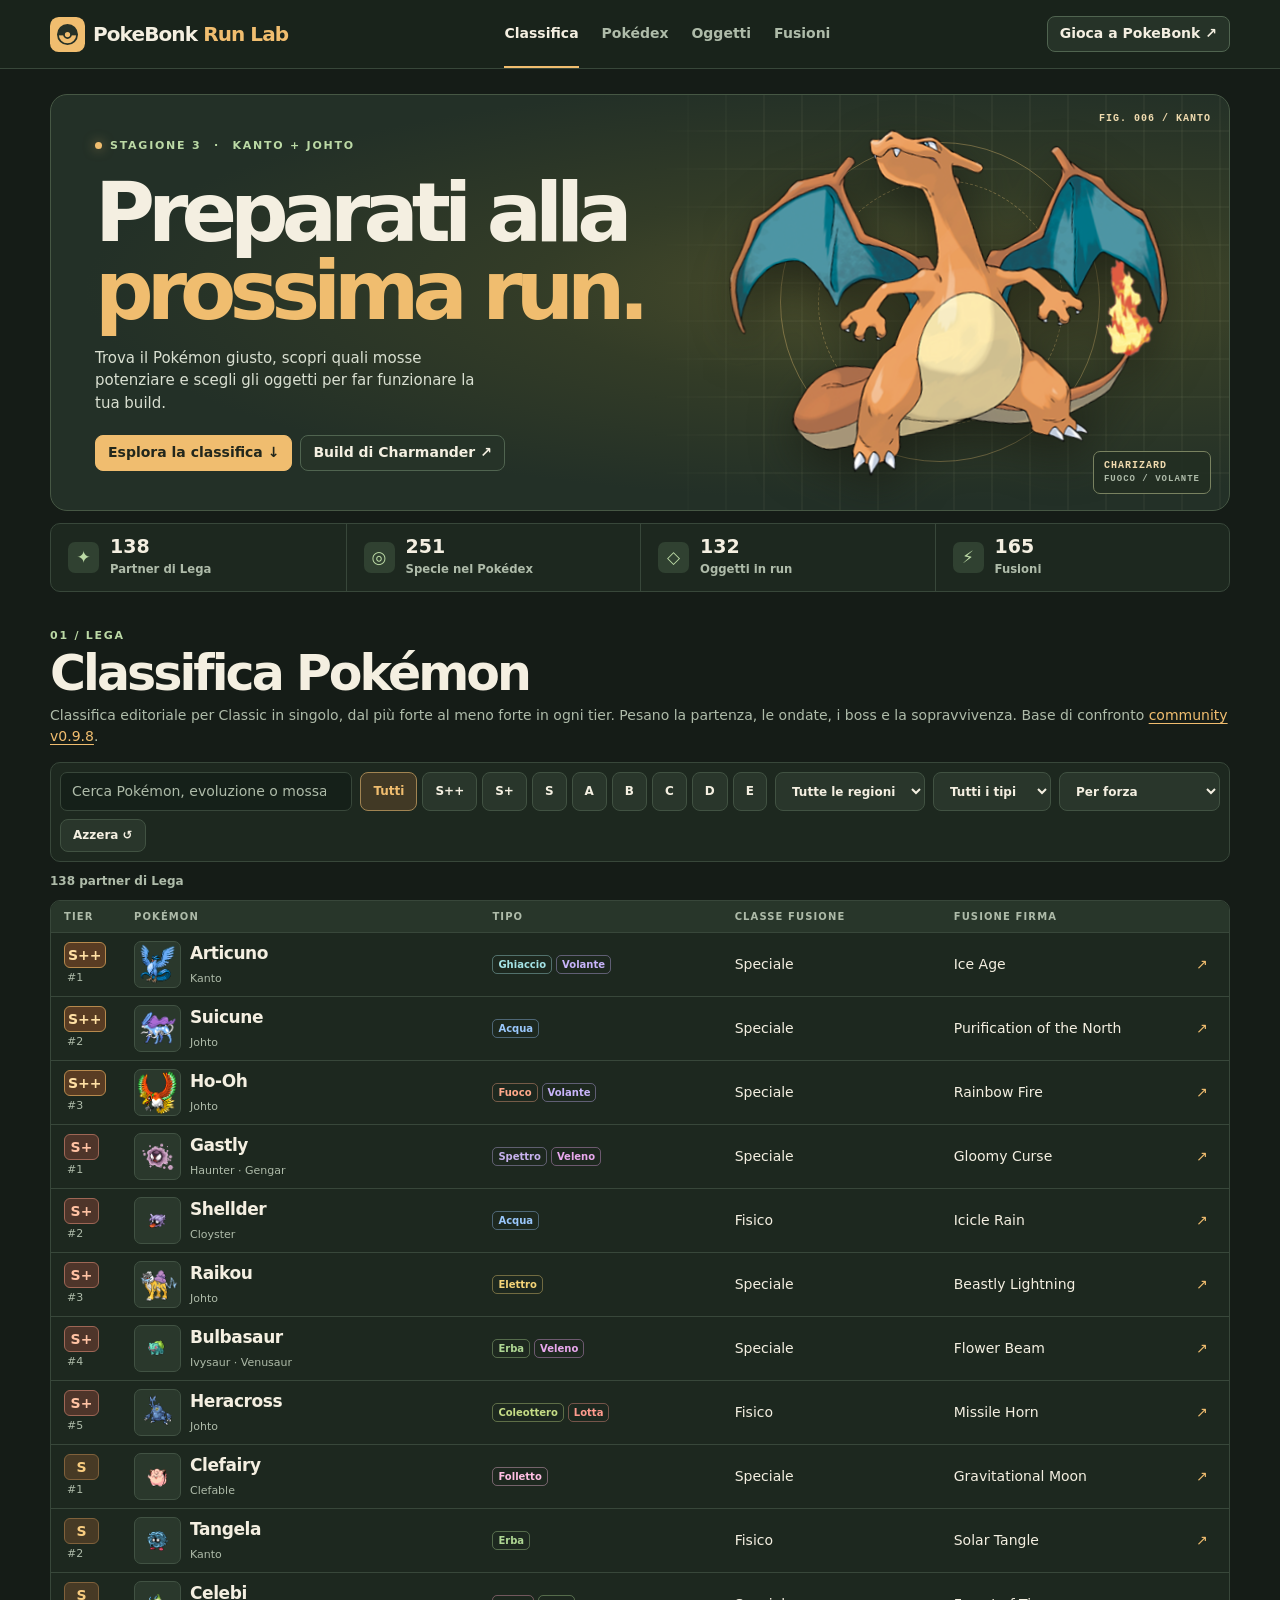
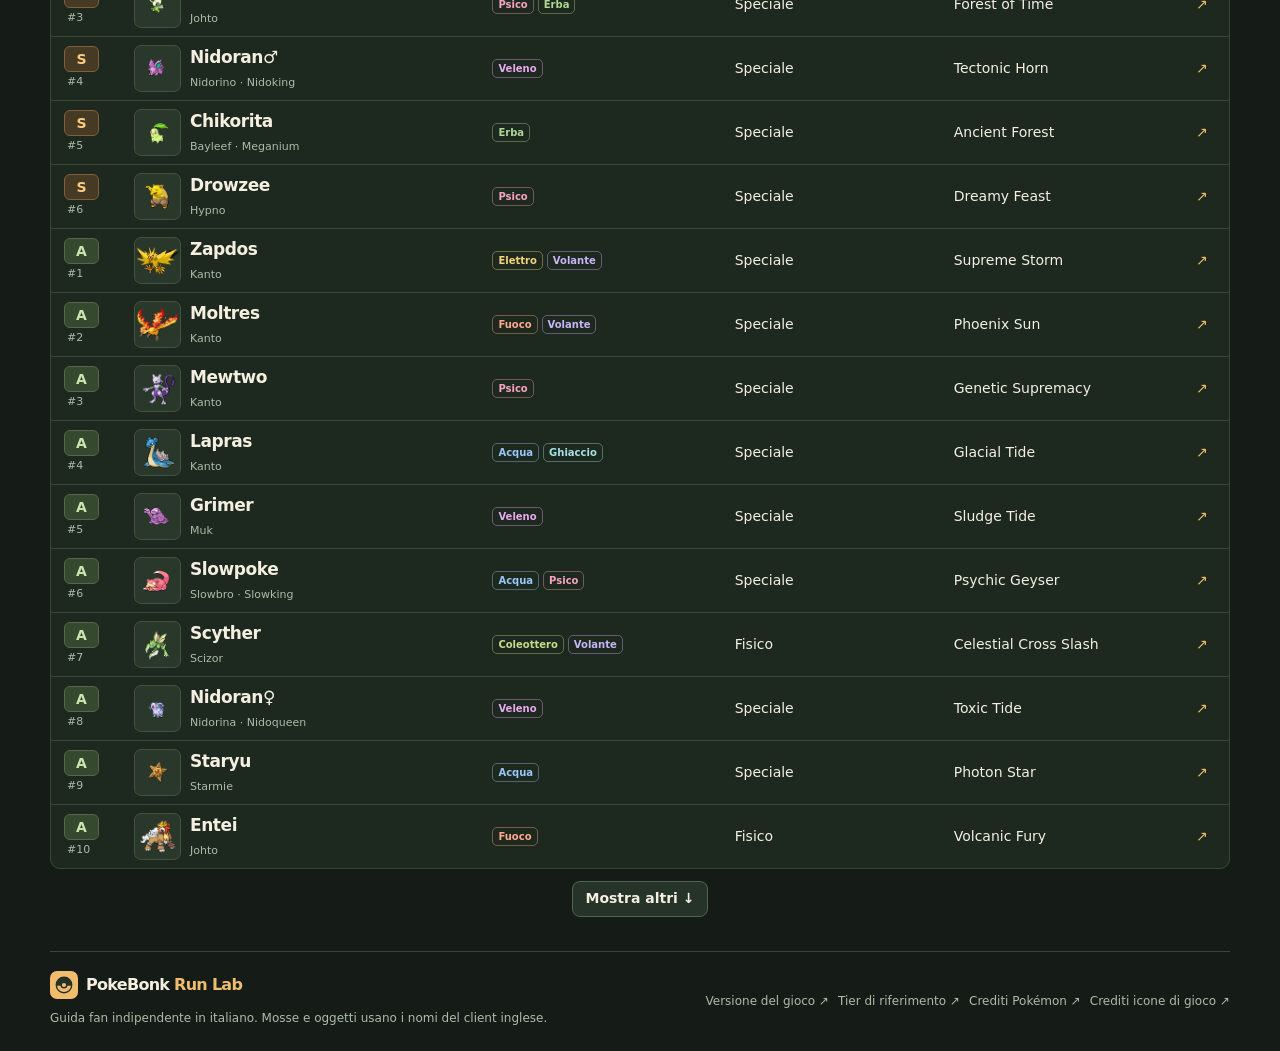
==== index.html @ bdcbf682 "Add PokeBonk Run Lab" ====
<!doctype html>
<html lang="it"><head><meta charset="utf-8"><meta name="viewport" content="width=device-width,initial-scale=1"><meta name="theme-color" content="#161d17"><meta name="description" content="Classifica, Pokédex, build, oggetti e fusioni per la prossima run di PokeBonk."><title>PokeBonk Run Lab</title><link rel="icon" href="mark.svg"><link rel="stylesheet" href="style.css"><script defer src="data.js"></script><script defer src="app.js"></script></head>
<body>
<a class="skip" href="#content">Vai al contenuto</a>
<header class="top"><div class="wrap bar"><a class="brand" href="#classifica"><img src="mark.svg" width="35" height="35" alt=""><span>PokeBonk <b>Run Lab</b></span></a><nav aria-label="Navigazione"><a href="#classifica">Classifica</a><a href="#pokedex">Pokédex</a><a href="#oggetti">Oggetti</a><a href="#fusioni">Fusioni</a></nav><a class="play" href="https://pokebonk.com/" target="_blank" rel="noopener">Gioca a PokeBonk ↗</a></div></header>
<main class="wrap" id="content">
<section class="hero" id="hero"><div class="hero-copy"><div class="eyebrow signal">STAGIONE 3 <span>·</span> KANTO + JOHTO</div><h1>Preparati alla<br><em>prossima run.</em></h1><p>Trova il Pokémon giusto, scopri quali mosse potenziare e scegli gli oggetti per far funzionare la tua build.</p><div class="buttons"><a class="primary" id="explore" href="#catalogo">Esplora la classifica ↓</a><a class="secondary" href="#pokemon/charmander">Build di Charmander ↗</a></div></div><div class="hero-art" aria-hidden="true"><i></i><i></i><span class="figure">FIG. 006 / KANTO</span><img src="art/hero.png" width="480" height="480" alt="" fetchpriority="high"><span class="caption">CHARIZARD <small>FUOCO / VOLANTE</small></span></div></section>
<div id="facts" class="facts"></div>
<section id="catalogo" class="catalog"><div class="eyebrow" id="kicker"></div><h2 id="title"></h2><p id="summary"></p><div class="controls" id="controls"></div><div id="count" class="count" aria-live="polite"></div><div id="results"></div><div id="more"></div></section>
<footer><div><a class="brand" href="#classifica"><img src="mark.svg" width="28" height="28" alt=""><span>PokeBonk <b>Run Lab</b></span></a><p>Guida fan indipendente in italiano. Mosse e oggetti usano i nomi del client inglese.</p></div><div><a href="https://pokebonk.com/version.json">Versione del gioco ↗</a><a href="https://pokebonk.co/tier-list">Tier di riferimento ↗</a><a href="https://github.com/PokeAPI/sprites">Crediti Pokémon ↗</a><a href="https://pokebonk.com/legal">Crediti icone di gioco ↗</a></div></footer>
</main><dialog id="detail" aria-labelledby="detail-title"></dialog><noscript><p class="wrap">Attiva JavaScript per aprire le schede e usare i filtri.</p></noscript></body></html>
---- style.css ----
:root{color-scheme:dark;--bg:#151c17;--panel:#1d281f;--edge:#38473a;--text:#f4efe1;--muted:#aebba9;--gold:#f0bd6f;--green:#bbd9a5}*{box-sizing:border-box}html{scroll-behavior:smooth}body{margin:0;background:var(--bg);color:var(--text);font:14px/1.5 system-ui,sans-serif}a{color:inherit;text-decoration:none}button,input,select{font:inherit}button,select{cursor:pointer}img{display:block;max-width:100%}[hidden]{display:none!important}:focus-visible{outline:2px solid var(--gold);outline-offset:3px}.wrap{width:min(1180px,calc(100% - 70px));margin:auto}.skip{position:fixed;z-index:4;top:5px;left:10px;transform:translateY(-150%);background:var(--gold);color:#20261d;padding:8px}.skip:focus{transform:none}
.top{border-bottom:1px solid var(--edge);background:#19231b}.bar{min-height:68px;display:flex;align-items:center;justify-content:space-between;gap:16px}.brand{display:inline-flex;align-items:center;gap:8px;font-weight:800;font-size:20px;letter-spacing:-.045em;white-space:nowrap}.brand b{color:var(--gold)}nav{display:flex;align-self:stretch;gap:23px}nav a{display:flex;align-items:center;font-weight:700;color:var(--muted);border-bottom:2px solid transparent;padding:8px 0}nav a[aria-current],nav a:hover{color:var(--text);border-color:var(--gold)}.play,.secondary,.primary,.pill,.filters,button.more{display:inline-flex;align-items:center;justify-content:center;gap:7px;padding:8px 12px;border:1px solid #506450;border-radius:8px;background:#263328;color:var(--text);font-weight:700;line-height:1.25}.play{white-space:nowrap}.primary{background:var(--gold);border-color:var(--gold);color:#22271c}.primary:hover{background:#ffd48f}.secondary:hover,.play:hover,button.more:hover{background:#374a37}
.hero{margin-top:25px;display:grid;grid-template-columns:1.06fr .94fr;min-height:390px;position:relative;isolation:isolate;border:1px solid #465744;border-radius:17px;overflow:hidden;background:radial-gradient(ellipse at 74% 47%,#4e502c 0%,#333c27 32%,#233027 68%)}.hero-copy{padding:44px 0 39px 44px;position:relative;z-index:1}.eyebrow{font:800 11px/1.3 system-ui,sans-serif;letter-spacing:.16em;color:var(--green)}.eyebrow span{margin:0 7px}.signal::before{content:"";width:7px;height:7px;display:inline-block;background:var(--gold);border-radius:50%;margin-right:8px;box-shadow:0 0 12px #f0bd6f90}h1{font-size:clamp(48px,6.4vw,86px);line-height:.95;letter-spacing:-.085em;margin:21px 0 17px}h1 em{font-style:normal;color:var(--gold)}.hero p{color:#d9dfd1;font-size:15px;max-width:390px;margin:0 0 21px}.buttons{display:flex;gap:8px;flex-wrap:wrap}.hero-art{position:relative;display:grid;place-items:center;margin-left:-24px;isolation:isolate;background:repeating-linear-gradient(0deg,transparent 0 36px,#d4d7a518 37px,transparent 38px),repeating-linear-gradient(90deg,transparent 0 36px,#d4d7a518 37px,transparent 38px);mask-image:linear-gradient(90deg,transparent,black 18%)}.hero-art img{position:absolute;width:min(100%,480px);height:auto;transform:rotate(-6deg) translate(2%,-1%);filter:drop-shadow(0 17px 22px #171b12ae);z-index:1}.hero-art i{position:absolute;width:min(68%,320px);aspect-ratio:1;border:1px solid #e4be7265;border-radius:50%}.hero-art i:nth-child(2){width:min(52%,245px);border-style:dashed}.figure,.caption{position:absolute;right:18px;font:700 10px/1.4 ui-monospace,monospace;letter-spacing:.1em;z-index:2;color:#f0dbaf}.figure{top:17px}.caption{bottom:16px;padding:7px 10px;background:#232e23e0;border:1px solid #798260;border-radius:7px}.caption small{display:block;font-size:9px;color:var(--muted)}
.facts{margin-top:12px;display:grid;grid-template-columns:repeat(4,1fr);background:var(--panel);border:1px solid var(--edge);border-radius:10px;overflow:hidden}.fact{padding:12px 17px;display:flex;align-items:center;gap:11px}.fact+.fact{border-left:1px solid var(--edge)}.fact-icon{display:grid;place-items:center;width:31px;height:31px;border-radius:7px;background:#304131;color:var(--green);font-size:17px}.fact b{display:block;font-size:19px;line-height:1.15}.fact small{color:var(--muted);font-weight:650}
.catalog{padding-top:37px;scroll-margin-top:8px}h2{font-size:clamp(32px,4.2vw,49px);line-height:1;letter-spacing:-.06em;margin:6px 0 7px}.catalog>p{margin:0 0 15px;color:var(--muted)}.catalog>p a,.detail-body a{color:var(--gold);text-decoration:underline;text-underline-offset:3px}.controls{display:flex;flex-wrap:wrap;gap:8px;padding:9px;background:var(--panel);border:1px solid var(--edge);border-radius:10px}.controls input{flex:1 1 225px;min-width:0;padding:8px 11px;border:1px solid var(--edge);border-radius:7px;background:#152019;color:var(--text)}.controls input::placeholder{color:var(--muted)}.pill,.filters{background:#29362b;border-color:#415242;font-size:12px}.pill[aria-pressed=true],.pill:hover{background:#413925;border-color:#a18452;color:var(--gold)}.count{color:var(--muted);font-size:12px;font-weight:700;padding:10px 0}.board{border:1px solid var(--edge);border-radius:10px;overflow:hidden;background:var(--panel)}.row{display:grid;grid-template-columns:60px minmax(160px,1.5fr) minmax(120px,1fr) minmax(110px,.9fr) minmax(140px,1fr) 20px;align-items:center;gap:10px;padding:8px 13px;color:var(--text)}.row-head{background:#28362a;color:var(--muted);font-size:10px;font-weight:800;letter-spacing:.11em}.board button{width:100%;border:0;border-top:1px solid var(--edge);background:none;text-align:left}.board button:hover,.tile button:hover,.tile:has(>button):hover{background:#2b3a2d}.board button:focus-visible{outline-offset:-3px}.grade{display:inline-grid;place-items:center;min-width:28px;height:26px;border:1px solid #59664e;border-radius:6px;color:#cae4ae;background:#35492f;font-weight:800}.grade[data-tier="S++"]{background:#593c23;color:#ffe0a4;border-color:#b6894d}
.grade[data-tier="S+"]{background:#4e352a;color:#ffc2a3;border-color:#9e6655}
.grade[data-tier="S"]{background:#473a25;color:#f8cc7f;border-color:#80613b}
.grade[data-tier="B"]{background:#293e49;color:#afdbed;border-color:#4d6e7c}
.grade[data-tier="C"]{background:#403650;color:#dfccfa;border-color:#705e8a}
.grade[data-tier="D"]{background:#442f40;color:#f1c3e5;border-color:#79546e}
.grade[data-tier="E"]{background:#323c36;color:#c4cec4;border-color:#66736a}
.tier-filters{display:flex;flex-wrap:wrap;gap:5px}.tier-filters .pill{min-width:34px}
.rank-cell{display:grid;grid-template-columns:auto;justify-items:start;gap:2px}
.rank-cell .grade{min-width:35px;padding-inline:3px}
.rank-number{font-size:11px;color:var(--muted);font-variant-numeric:tabular-nums;padding-left:3px}
.detail-body .rank-note{font-weight:650;color:var(--gold)}.pokemon{display:flex;align-items:center;gap:9px}.sprite{width:47px;height:47px;object-fit:contain;flex:none;border:1px solid #415243;border-radius:7px;background:#2a382c}.pokemon strong{display:block;font-size:17px;letter-spacing:-.025em}.dim{color:var(--muted);font-size:11px}.types{display:inline-flex;flex-wrap:wrap;gap:4px}.type{padding:1px 5px;border:1px solid color-mix(in srgb,var(--tone),transparent 61%);border-radius:5px;color:var(--tone);font-weight:750;font-size:10px;white-space:nowrap}.arrow{color:var(--gold)}.tile-grid{display:grid;grid-template-columns:repeat(4,minmax(0,1fr));gap:8px}.tile{min-width:0;padding:11px;border:1px solid var(--edge);border-radius:9px;background:var(--panel);color:var(--text);text-align:left}.tile h3{margin:4px 0 6px;font-size:17px}.tile p{margin:4px 0 0;color:#d3ddce;font-size:13px}.tile button{background:none;border:1px solid var(--edge);border-radius:6px;padding:4px 7px;margin-top:7px;color:var(--gold)}.tile-top{display:flex;justify-content:space-between}.empty{padding:27px 13px;border:1px dashed var(--edge);border-radius:8px;color:var(--muted);text-align:center}#more{text-align:center;margin-top:12px}footer{display:flex;justify-content:space-between;align-items:center;gap:12px;margin-top:34px;padding:19px 0;border-top:1px solid var(--edge);color:var(--muted);font-size:12px}footer .brand{color:var(--text);font-size:16px}footer p{margin:5px 0}footer a+a{margin-left:9px}
dialog{padding:0;width:min(770px,calc(100% - 26px));max-width:none;max-height:calc(100% - 26px);background:#1e2a21;color:var(--text);border:1px solid #506750;border-radius:14px;overscroll-behavior:contain;box-shadow:0 22px 75px #000a}dialog::backdrop{background:#0c130fdb;backdrop-filter:blur(3px)}body:has(dialog[open]){overflow:hidden}.detail-head{padding:17px 43px 16px 19px;display:flex;align-items:center;gap:13px;background:radial-gradient(ellipse at 90% 5%,#505735,#293a2b 69%);border-bottom:1px solid var(--edge);position:relative}.detail-head img{width:81px;height:81px}.detail-head h2 .grade{margin-left:8px;font-size:13px;vertical-align:middle}.close{position:absolute;right:9px;top:9px;border:1px solid #5c705b;color:var(--text);background:#29382b;border-radius:6px;font-size:21px;width:33px;height:33px;line-height:1}.detail-body{padding:13px 18px 20px}.detail-body p{margin:5px 0 9px;color:#d5ded0}.mode{display:flex;align-items:center;gap:6px;flex-wrap:wrap;margin:12px 0}.detail-grid{display:grid;grid-template-columns:1fr 1fr;gap:8px;margin:10px 0}.box{background:#263229;border:1px solid var(--edge);border-radius:8px;padding:10px;min-width:0}.box h3{margin:0 0 5px;font-size:17px}.box ol,.box ul{margin:0;padding-left:19px}.box li+li{margin-top:4px}.box small{display:block;color:var(--muted)}.strategy{border-left:2px solid var(--gold);padding-left:9px}.detail-foot{display:flex;flex-wrap:wrap;gap:7px;align-items:center}.status{font-weight:750;color:var(--green)}.stats{display:grid;grid-template-columns:repeat(2,1fr);gap:5px}.stats span{border:1px solid var(--edge);border-radius:5px;padding:5px}
@media(max-width:910px){.wrap{width:calc(100% - 36px)}.hero{min-height:345px}.hero-copy{padding:34px 0 33px 30px}.row{grid-template-columns:43px minmax(130px,1.45fr) minmax(90px,1fr) minmax(75px,.8fr) minmax(100px,1fr) 13px;gap:6px}.tile-grid{grid-template-columns:repeat(3,1fr)}}
@media(max-width:660px){.wrap{width:calc(100% - 24px)}.bar{display:grid;grid-template-columns:1fr auto;gap:0 7px;padding-top:8px}.brand{font-size:17px}.brand img{width:29px;height:29px}.play{grid-row:1;grid-column:2;font-size:11px;padding:6px 8px}nav{grid-column:1/-1;justify-content:space-between;gap:6px}nav a{font-size:12px}.hero{grid-template-columns:1fr;margin-top:13px}.hero-copy{padding:21px 14px 7px}.hero p{font-size:13px;margin-bottom:12px}h1{font-size:clamp(43px,10.7vw,61px);margin:14px 0}.hero-art{height:196px;margin:0;mask-image:linear-gradient(180deg,transparent,black 15%)}.hero-art img{width:min(280px,78%)}.hero-art i{width:175px}.hero-art i:nth-child(2){width:139px}.figure,.caption{right:8px}.figure{top:14px}.caption{bottom:7px}.facts{grid-template-columns:1fr 1fr}.fact{padding:7px;gap:6px}.fact b{font-size:16px}.fact small{font-size:10px}.fact-icon{width:25px;height:25px}.fact:nth-child(3){border-left:0}.fact:nth-child(n+3){border-top:1px solid var(--edge)}.catalog{padding-top:24px}.controls input{flex-basis:100%}.row{grid-template-columns:35px minmax(105px,1.45fr) minmax(68px,1fr) 11px;padding:7px;gap:5px}.role,.fusion{display:none}.row-head{font-size:9px}.pokemon{gap:5px}.pokemon strong{font-size:14px}.sprite{width:35px;height:35px}.grade{min-width:23px;height:23px}.tile-grid{grid-template-columns:repeat(2,minmax(0,1fr))}.detail-grid{grid-template-columns:1fr}.detail-body{padding:9px 11px}.detail-head{padding:11px 36px 11px 10px}.detail-head img{width:60px;height:60px}footer{flex-direction:column;align-items:flex-start}.primary,.secondary{font-size:12px;padding:7px 8px}}
@media(prefers-reduced-motion:reduce){html{scroll-behavior:auto}}

/* Illustrated entries and step-by-step run guide. */
.dex-portrait{width:86px;height:76px;object-fit:contain;margin-bottom:5px;filter:drop-shadow(0 4px 6px #0a130d99)}
.entry-icon{width:32px;height:32px;object-fit:contain;flex:none}
.tile-title,.fusion-art,.pair-art{display:flex;align-items:center;gap:8px}
.tile-title>div{min-width:0}
.tile-title h3{margin:1px 0 0;line-height:1.25;overflow-wrap:anywhere}
.fusion-art{min-height:51px;margin-bottom:7px}
.fusion-portrait{width:50px;height:50px;object-fit:contain}
.pair-art .entry-icon{width:25px;height:25px}
.detail-head .detail-portrait{width:110px;height:110px;object-fit:contain;flex:none;filter:drop-shadow(0 9px 11px #111c13b0)}
.lineage-section{margin:16px 0 11px}
.lineage{display:flex;gap:7px;flex-wrap:wrap;margin-top:6px}
.lineage .lineage-card{display:grid;place-items:center;min-width:70px;max-width:100%;padding:5px 7px;border:1px solid var(--edge);border-radius:7px;background:#253229;color:var(--text);font-weight:700;font-size:12px;text-decoration:none}
.lineage .lineage-card.current{border-color:#a28453;color:var(--gold)}
.lineage a:hover{border-color:#a28453}
.lineage-art{width:50px;height:50px;object-fit:contain}
.run-timeline{margin:15px 0}
.run-title{font-size:22px;letter-spacing:-.025em;margin:0 0 8px}
.phase-nav{display:grid;grid-template-columns:repeat(4,minmax(0,1fr));gap:6px;margin-bottom:9px}
.phase-nav .pill{min-height:36px;justify-content:flex-start;padding-inline:8px;text-align:left}
.phase-nav b{font-variant-numeric:tabular-nums;color:var(--gold)}
.steps{list-style:none;padding:0;margin:0;display:grid;gap:9px}
.run-step{background:#233027;border:1px solid var(--edge);border-radius:10px;padding:12px;scroll-margin:10px}
.run-step:focus{outline:2px solid var(--gold);outline-offset:-2px}
.step-head{display:flex;align-items:center;gap:10px}
.step-head>div{flex:1;min-width:0}
.step-num{display:grid;place-items:center;width:37px;height:37px;flex:none;border-radius:8px;background:#3d3726;border:1px solid #796440;color:var(--gold);font-size:17px;font-weight:800;font-variant-numeric:tabular-nums}
.step-head h3{font-size:18px;line-height:1.1;margin:0;letter-spacing:-.02em}
.step-head p{font-size:11px;color:var(--muted);margin:3px 0 0}
.step-actions{padding:0 0 0 20px;margin:10px 0;color:#d5ded0}
.step-actions li+li{margin-top:4px}
.step-choices{display:grid;grid-template-columns:repeat(3,minmax(0,1fr));gap:5px}
.guide-chip{display:flex;align-items:center;gap:7px;min-width:0;padding:6px 7px;background:#1c281f;border:1px solid #3b4a3c;border-radius:7px}
.guide-chip strong,.guide-chip small{display:block;line-height:1.3;overflow-wrap:anywhere}
.guide-chip strong{font-size:12px}
.guide-chip small{color:var(--muted);font-size:10px;margin-top:2px}
.guide-chip .entry-icon{width:26px;height:26px}
.step-gear{border-top:1px solid var(--edge);margin-top:9px;padding-top:7px}
.step-gear .step-choices{margin-top:4px}
.build-reference{background:#222d24;border:1px solid var(--edge);border-radius:8px;padding:0 9px}
.build-reference summary{cursor:pointer;padding:9px 2px;font-weight:750}
.build-reference .detail-grid{margin-top:0}
.box .reference-list{list-style:none;padding-left:0}
.reference-entry{display:flex;align-items:flex-start;gap:8px;padding:3px 0}
.reference-entry .entry-icon{width:27px;height:27px}
@media(max-width:660px){
  .detail-head .detail-portrait{width:72px;height:72px}
  .phase-nav,.step-choices{grid-template-columns:repeat(2,minmax(0,1fr))}
  .run-step{padding:9px}
  .dex-portrait{width:70px;height:64px}
}
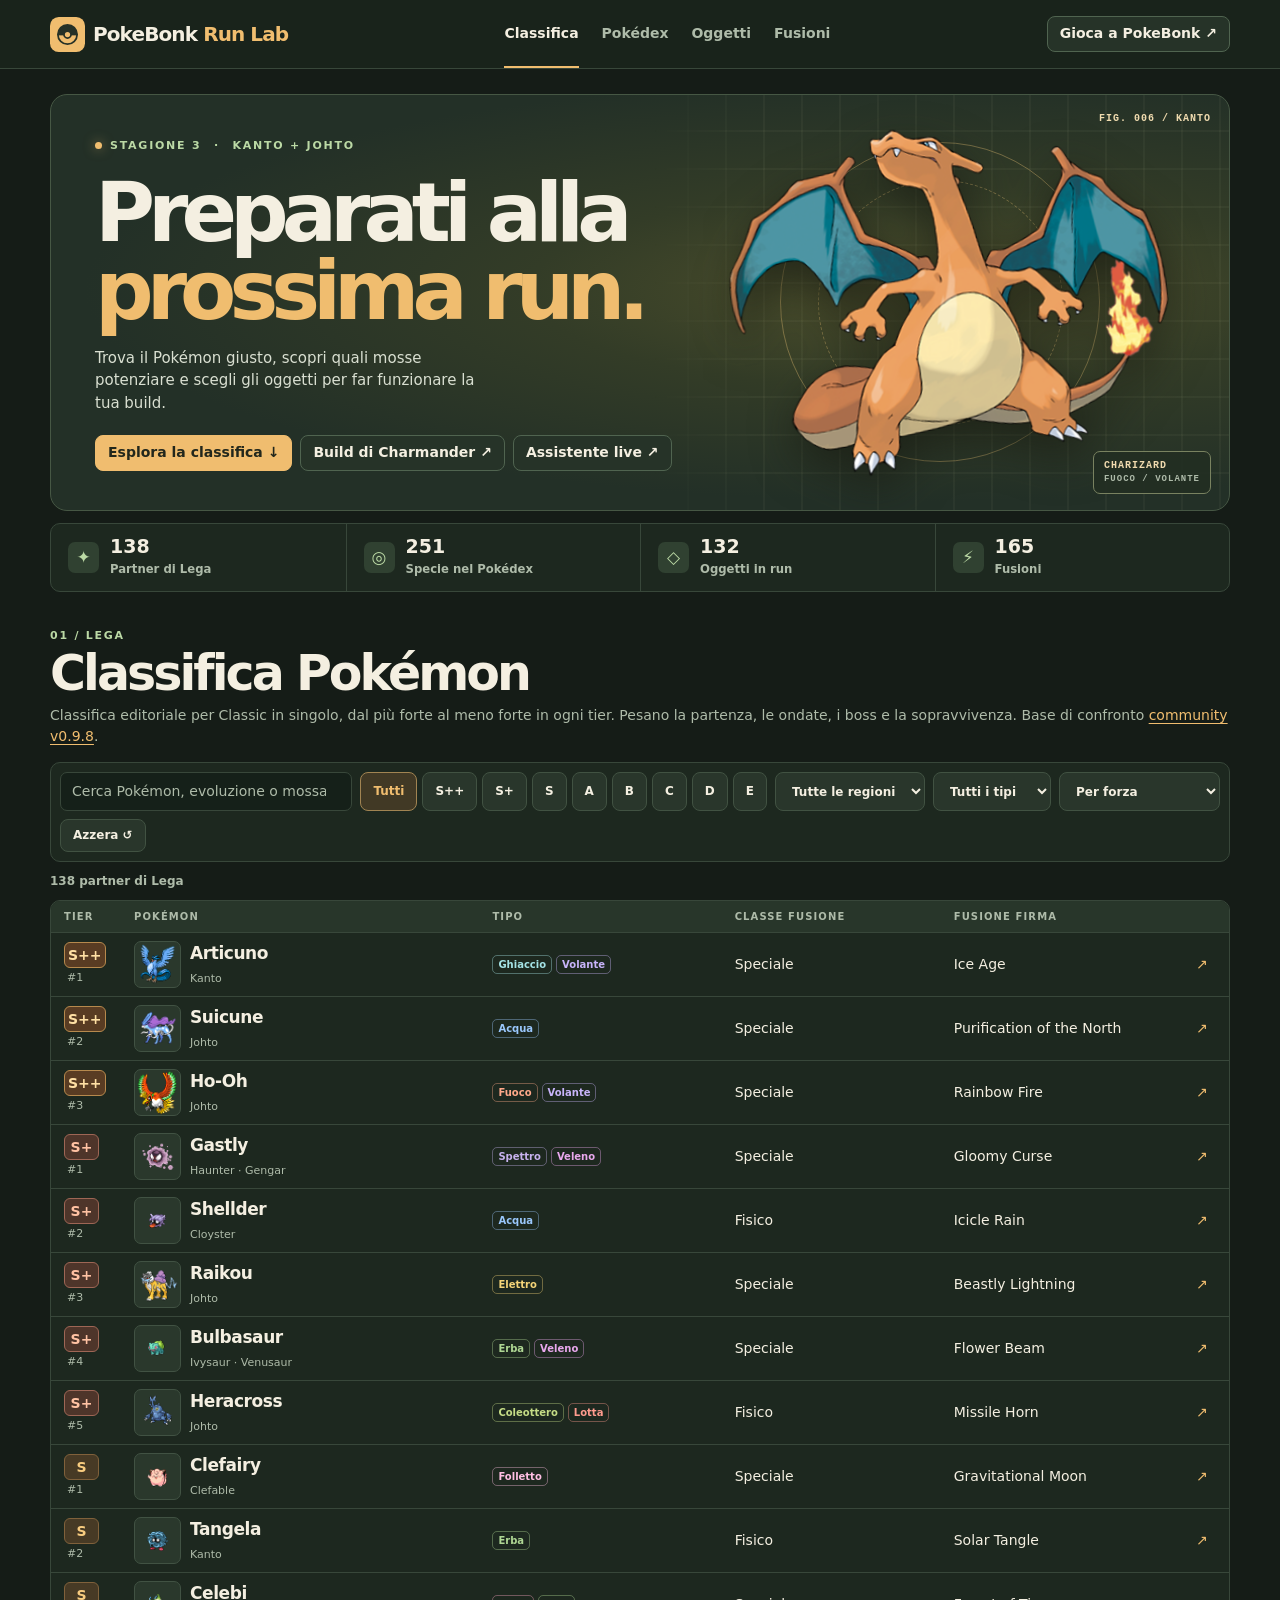
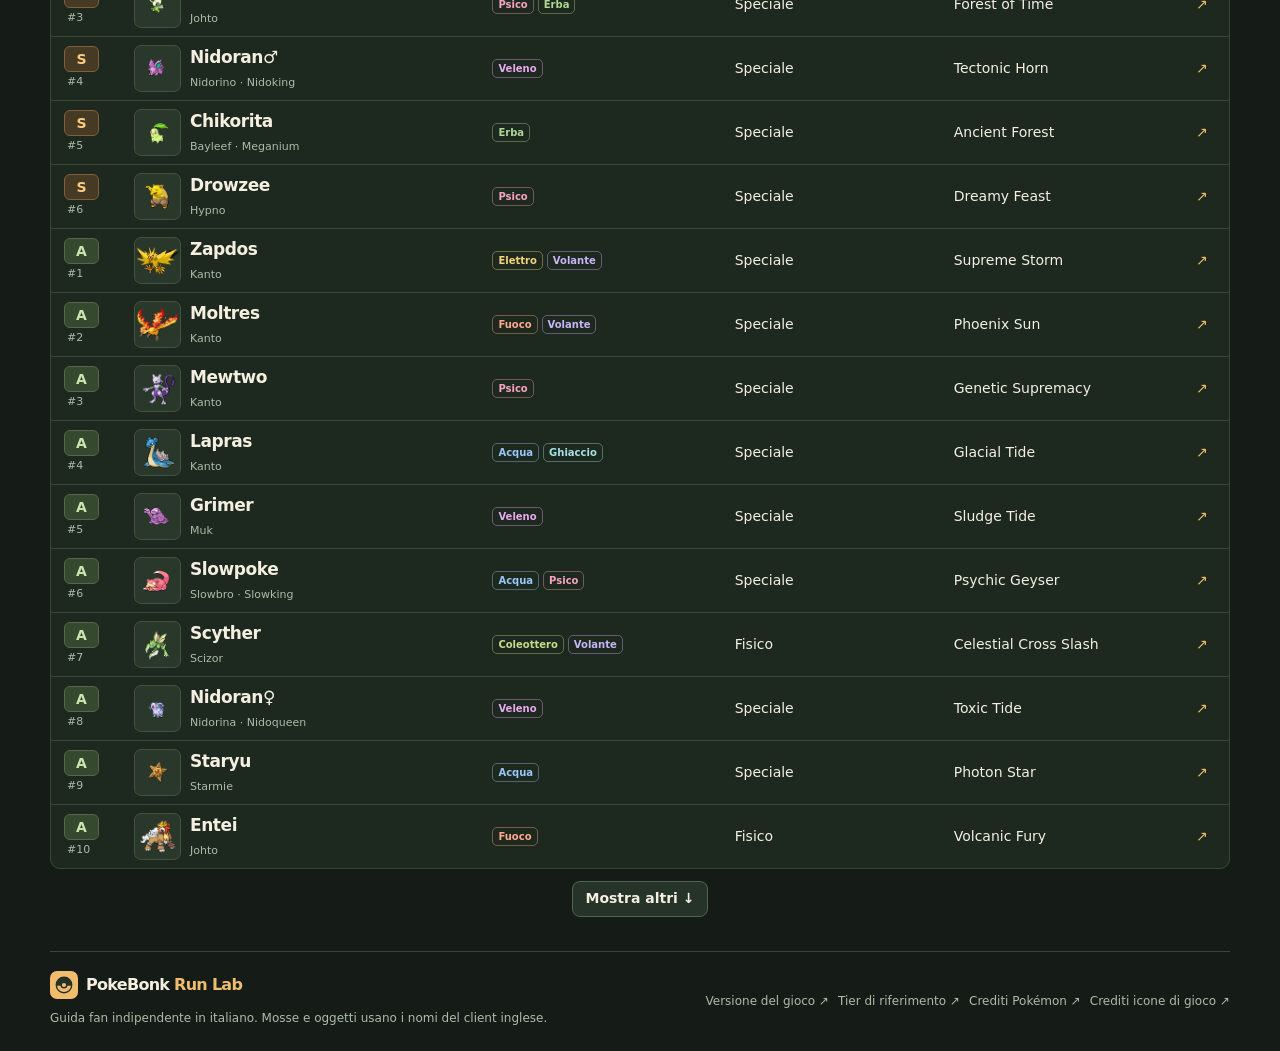
==== commit 2e150ace: "Add live PokeBonk run assistant for Firefox" ====
--- a/index.html
+++ b/index.html
@@ -1,10 +1,10 @@
 <!doctype html>
-<html lang="it"><head><meta charset="utf-8"><meta name="viewport" content="width=device-width,initial-scale=1"><meta name="theme-color" content="#161d17"><meta name="description" content="Classifica, Pokédex, build, oggetti e fusioni per la prossima run di PokeBonk."><title>PokeBonk Run Lab</title><link rel="icon" href="mark.svg"><link rel="stylesheet" href="style.css"><script defer src="data.js"></script><script defer src="app.js"></script></head>
+<html lang="it"><head><meta charset="utf-8"><meta name="viewport" content="width=device-width,initial-scale=1"><meta name="theme-color" content="#161d17"><meta name="description" content="Classifica, Pokédex, build, oggetti e fusioni per la prossima run di PokeBonk."><title>PokeBonk Run Lab</title><link rel="icon" href="mark.svg"><link rel="stylesheet" href="style.css"><script defer src="data.js"></script><script defer src="build.js"></script><script defer src="app.js"></script></head>
 <body>
 <a class="skip" href="#content">Vai al contenuto</a>
 <header class="top"><div class="wrap bar"><a class="brand" href="#classifica"><img src="mark.svg" width="35" height="35" alt=""><span>PokeBonk <b>Run Lab</b></span></a><nav aria-label="Navigazione"><a href="#classifica">Classifica</a><a href="#pokedex">Pokédex</a><a href="#oggetti">Oggetti</a><a href="#fusioni">Fusioni</a></nav><a class="play" href="https://pokebonk.com/" target="_blank" rel="noopener">Gioca a PokeBonk ↗</a></div></header>
 <main class="wrap" id="content">
-<section class="hero" id="hero"><div class="hero-copy"><div class="eyebrow signal">STAGIONE 3 <span>·</span> KANTO + JOHTO</div><h1>Preparati alla<br><em>prossima run.</em></h1><p>Trova il Pokémon giusto, scopri quali mosse potenziare e scegli gli oggetti per far funzionare la tua build.</p><div class="buttons"><a class="primary" id="explore" href="#catalogo">Esplora la classifica ↓</a><a class="secondary" href="#pokemon/charmander">Build di Charmander ↗</a></div></div><div class="hero-art" aria-hidden="true"><i></i><i></i><span class="figure">FIG. 006 / KANTO</span><img src="art/hero.png" width="480" height="480" alt="" fetchpriority="high"><span class="caption">CHARIZARD <small>FUOCO / VOLANTE</small></span></div></section>
+<section class="hero" id="hero"><div class="hero-copy"><div class="eyebrow signal">STAGIONE 3 <span>·</span> KANTO + JOHTO</div><h1>Preparati alla<br><em>prossima run.</em></h1><p>Trova il Pokémon giusto, scopri quali mosse potenziare e scegli gli oggetti per far funzionare la tua build.</p><div class="buttons"><a class="primary" id="explore" href="#catalogo">Esplora la classifica ↓</a><a class="secondary" href="#pokemon/charmander">Build di Charmander ↗</a><a class="secondary" href="assistente/">Assistente live ↗</a></div></div><div class="hero-art" aria-hidden="true"><i></i><i></i><span class="figure">FIG. 006 / KANTO</span><img src="art/hero.png" width="480" height="480" alt="" fetchpriority="high"><span class="caption">CHARIZARD <small>FUOCO / VOLANTE</small></span></div></section>
 <div id="facts" class="facts"></div>
 <section id="catalogo" class="catalog"><div class="eyebrow" id="kicker"></div><h2 id="title"></h2><p id="summary"></p><div class="controls" id="controls"></div><div id="count" class="count" aria-live="polite"></div><div id="results"></div><div id="more"></div></section>
 <footer><div><a class="brand" href="#classifica"><img src="mark.svg" width="28" height="28" alt=""><span>PokeBonk <b>Run Lab</b></span></a><p>Guida fan indipendente in italiano. Mosse e oggetti usano i nomi del client inglese.</p></div><div><a href="https://pokebonk.com/version.json">Versione del gioco ↗</a><a href="https://pokebonk.co/tier-list">Tier di riferimento ↗</a><a href="https://github.com/PokeAPI/sprites">Crediti Pokémon ↗</a><a href="https://pokebonk.com/legal">Crediti icone di gioco ↗</a></div></footer>
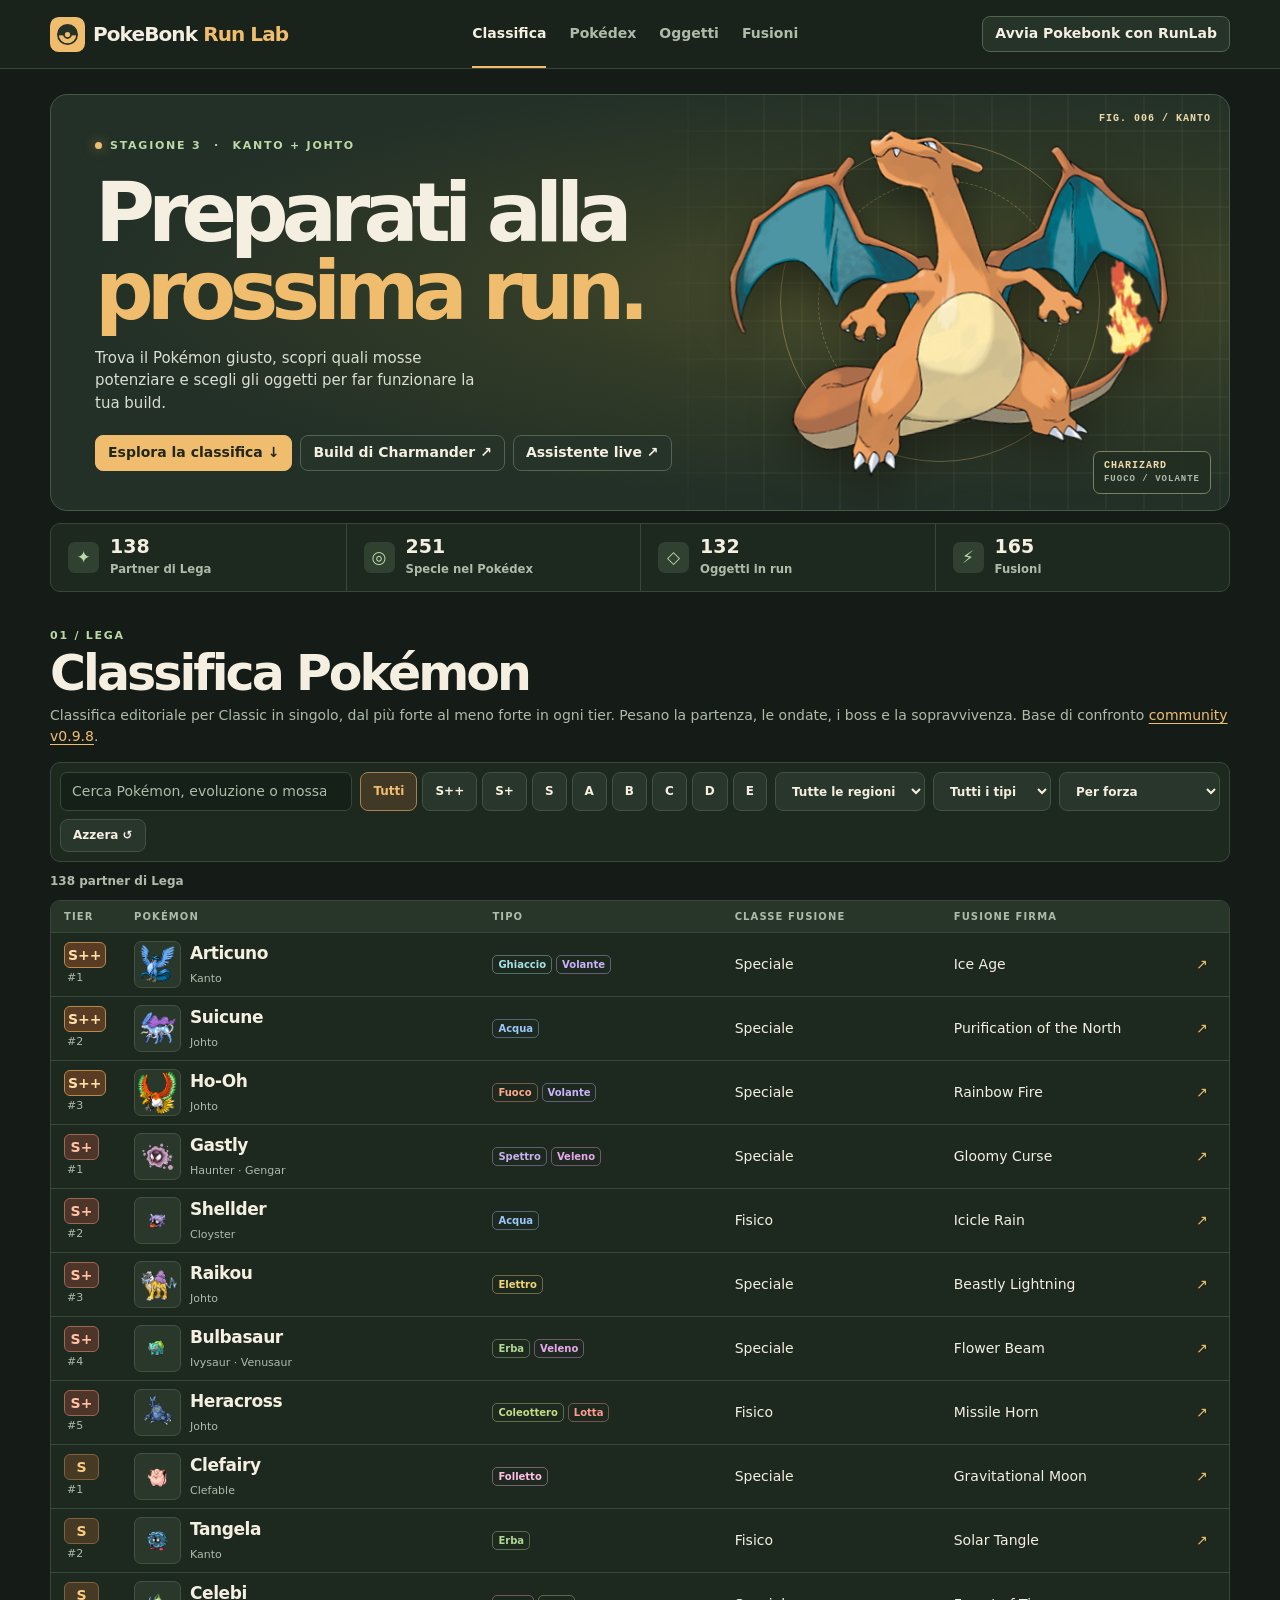
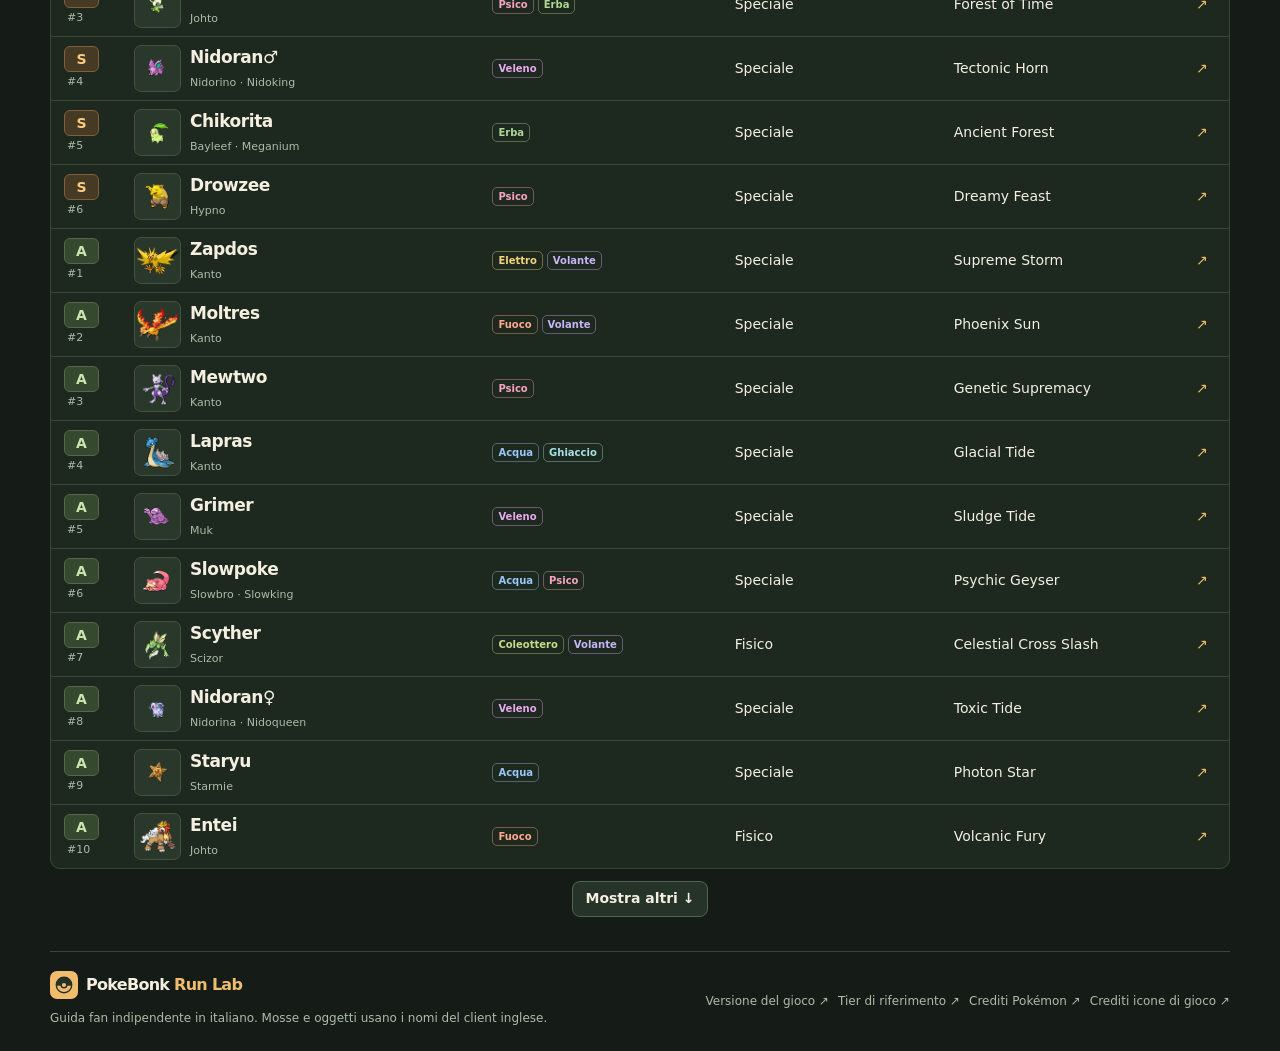
==== commit 1e6dcf6b: "Advise companion swaps and launch PokeBonk with Run Lab" ====
--- a/index.html
+++ b/index.html
@@ -1,8 +1,8 @@
 <!doctype html>
-<html lang="it"><head><meta charset="utf-8"><meta name="viewport" content="width=device-width,initial-scale=1"><meta name="theme-color" content="#161d17"><meta name="description" content="Classifica, Pokédex, build, oggetti e fusioni per la prossima run di PokeBonk."><title>PokeBonk Run Lab</title><link rel="icon" href="mark.svg"><link rel="stylesheet" href="style.css"><script defer src="data.js"></script><script defer src="build.js"></script><script defer src="app.js"></script></head>
+<html lang="it"><head><meta charset="utf-8"><meta name="viewport" content="width=device-width,initial-scale=1"><meta name="theme-color" content="#161d17"><meta name="description" content="Classifica, Pokédex, build, oggetti e fusioni per la prossima run di PokeBonk."><title>PokeBonk Run Lab</title><link rel="icon" href="mark.svg"><link rel="stylesheet" href="style.css?v=1.4.0"><script defer src="data.js"></script><script defer src="build.js"></script><script defer src="app.js"></script></head>
 <body>
 <a class="skip" href="#content">Vai al contenuto</a>
-<header class="top"><div class="wrap bar"><a class="brand" href="#classifica"><img src="mark.svg" width="35" height="35" alt=""><span>PokeBonk <b>Run Lab</b></span></a><nav aria-label="Navigazione"><a href="#classifica">Classifica</a><a href="#pokedex">Pokédex</a><a href="#oggetti">Oggetti</a><a href="#fusioni">Fusioni</a></nav><a class="play" href="https://pokebonk.com/" target="_blank" rel="noopener">Gioca a PokeBonk ↗</a></div></header>
+<header class="top"><div class="wrap bar"><a class="brand" href="#classifica"><img src="mark.svg" width="35" height="35" alt=""><span>PokeBonk <b>Run Lab</b></span></a><nav aria-label="Navigazione"><a href="#classifica">Classifica</a><a href="#pokedex">Pokédex</a><a href="#oggetti">Oggetti</a><a href="#fusioni">Fusioni</a></nav><a class="play pbrl-launch-game" href="https://pokebonk.com/?lang=en" target="_blank" rel="noopener">Avvia Pokebonk con RunLab</a><a class="play pbrl-launch-setup" href="assistente/#installazione">Avvia Pokebonk con RunLab</a></div></header>
 <main class="wrap" id="content">
 <section class="hero" id="hero"><div class="hero-copy"><div class="eyebrow signal">STAGIONE 3 <span>·</span> KANTO + JOHTO</div><h1>Preparati alla<br><em>prossima run.</em></h1><p>Trova il Pokémon giusto, scopri quali mosse potenziare e scegli gli oggetti per far funzionare la tua build.</p><div class="buttons"><a class="primary" id="explore" href="#catalogo">Esplora la classifica ↓</a><a class="secondary" href="#pokemon/charmander">Build di Charmander ↗</a><a class="secondary" href="assistente/">Assistente live ↗</a></div></div><div class="hero-art" aria-hidden="true"><i></i><i></i><span class="figure">FIG. 006 / KANTO</span><img src="art/hero.png" width="480" height="480" alt="" fetchpriority="high"><span class="caption">CHARIZARD <small>FUOCO / VOLANTE</small></span></div></section>
 <div id="facts" class="facts"></div>
--- a/style.css
+++ b/style.css
@@ -70,3 +70,6 @@
   .run-step{padding:9px}
   .dex-portrait{width:70px;height:64px}
 }
+
+.pbrl-launch-game, [data-pbrl-ready] .pbrl-launch-setup { display: none; }
+[data-pbrl-ready] .pbrl-launch-game { display: inline-block; }
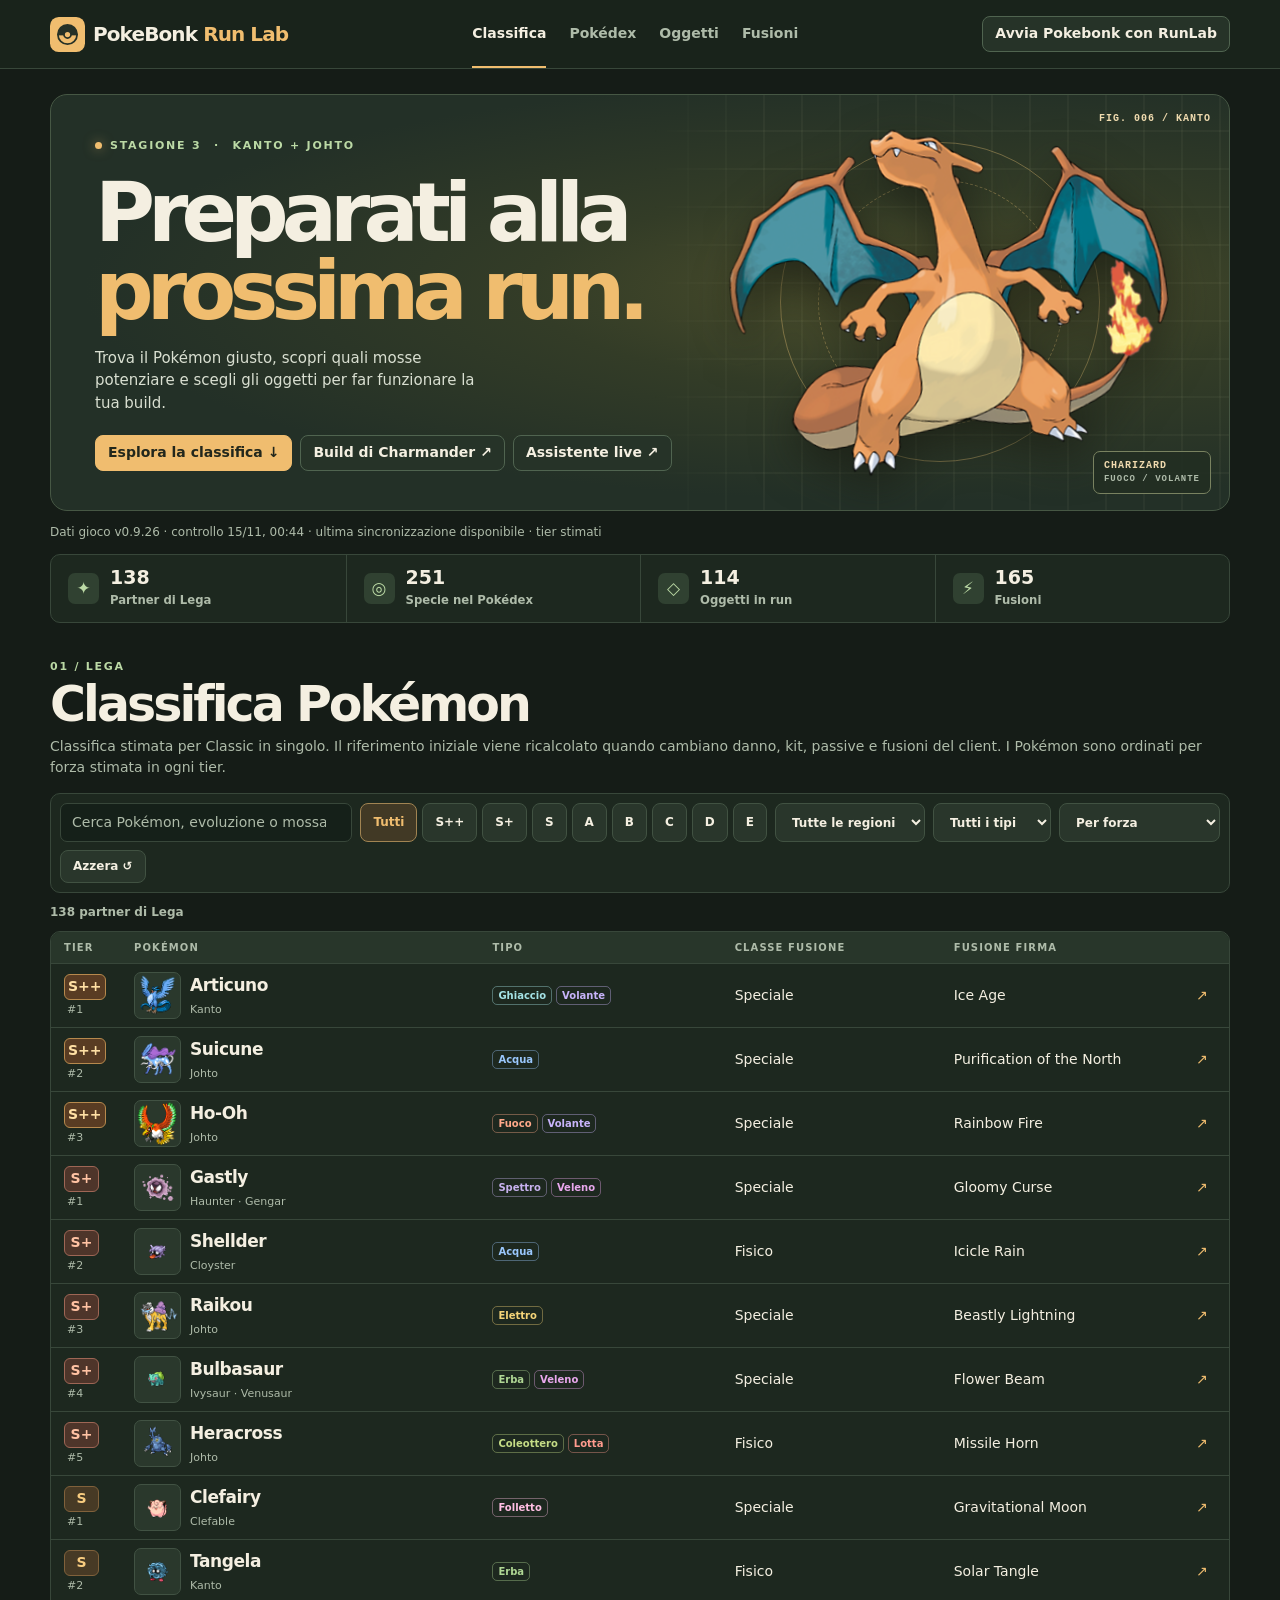
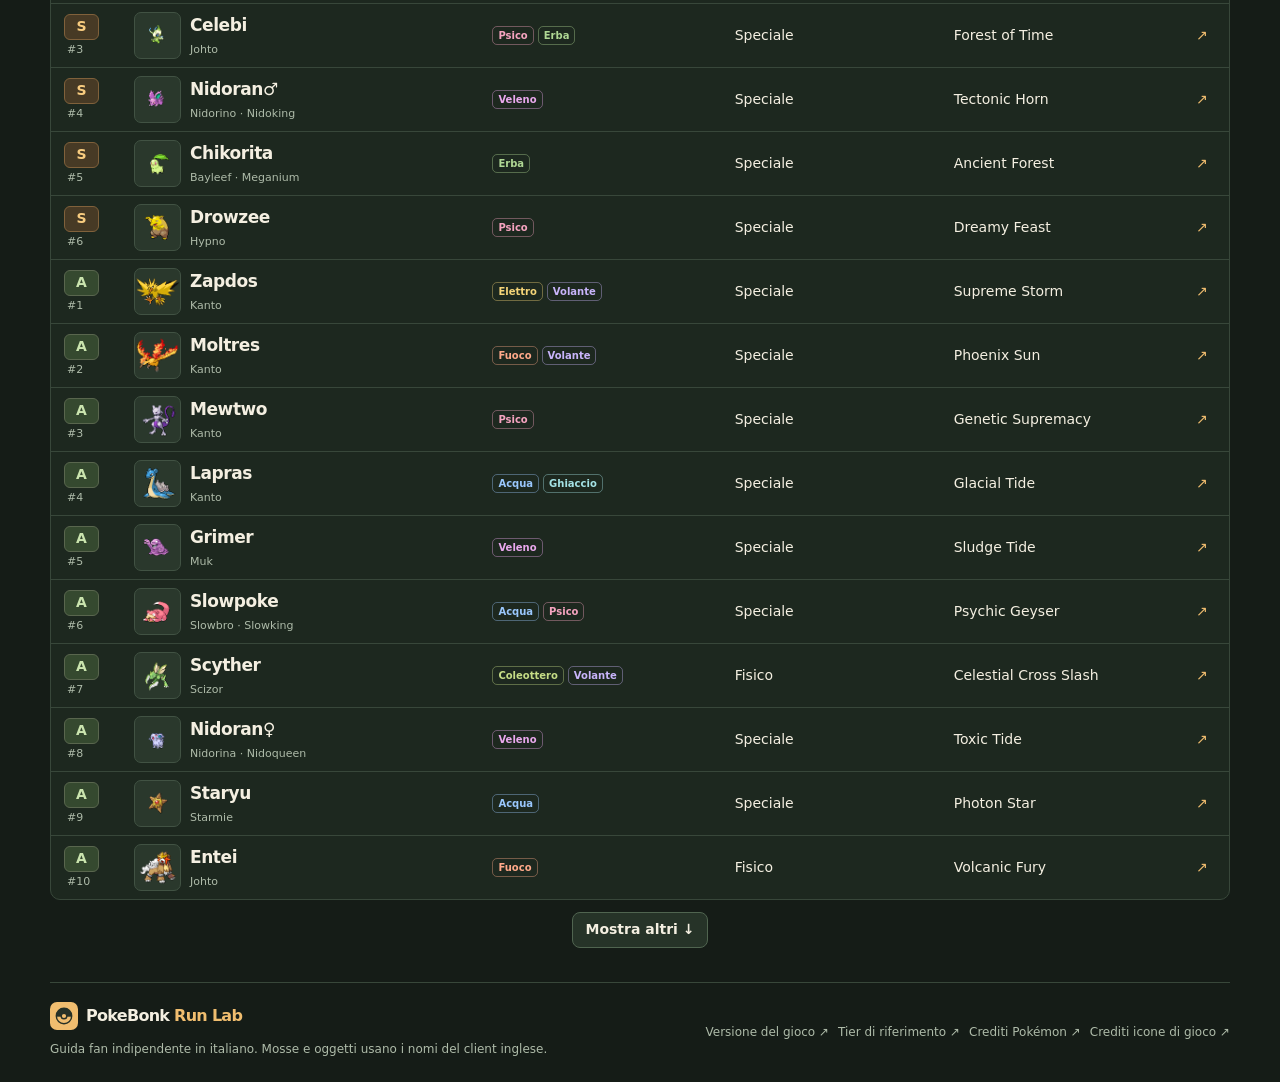
==== commit 6133c64a: "Refresh game catalog on opening and sync balance data hourly" ====
--- a/index.html
+++ b/index.html
@@ -1,10 +1,11 @@
 <!doctype html>
-<html lang="it"><head><meta charset="utf-8"><meta name="viewport" content="width=device-width,initial-scale=1"><meta name="theme-color" content="#161d17"><meta name="description" content="Classifica, Pokédex, build, oggetti e fusioni per la prossima run di PokeBonk."><title>PokeBonk Run Lab</title><link rel="icon" href="mark.svg"><link rel="stylesheet" href="style.css?v=1.4.0"><script defer src="data.js"></script><script defer src="build.js"></script><script defer src="app.js"></script></head>
+<html lang="it"><head><meta charset="utf-8"><meta name="viewport" content="width=device-width,initial-scale=1"><meta name="theme-color" content="#161d17"><meta name="description" content="Classifica, Pokédex, build, oggetti e fusioni per la prossima run di PokeBonk."><title>PokeBonk Run Lab</title><link rel="icon" href="mark.svg"><link rel="stylesheet" href="style.css?v=1.6.0"><script defer src="data.js"></script><script defer src="live.js?v=1.6.0"></script><script defer src="build.js?v=1.6.0"></script><script defer src="app.js?v=1.6.0"></script></head>
 <body>
 <a class="skip" href="#content">Vai al contenuto</a>
 <header class="top"><div class="wrap bar"><a class="brand" href="#classifica"><img src="mark.svg" width="35" height="35" alt=""><span>PokeBonk <b>Run Lab</b></span></a><nav aria-label="Navigazione"><a href="#classifica">Classifica</a><a href="#pokedex">Pokédex</a><a href="#oggetti">Oggetti</a><a href="#fusioni">Fusioni</a></nav><a class="play pbrl-launch-game" href="https://pokebonk.com/?lang=en" target="_blank" rel="noopener">Avvia Pokebonk con RunLab</a><a class="play pbrl-launch-setup" href="assistente/#installazione">Avvia Pokebonk con RunLab</a></div></header>
 <main class="wrap" id="content">
 <section class="hero" id="hero"><div class="hero-copy"><div class="eyebrow signal">STAGIONE 3 <span>·</span> KANTO + JOHTO</div><h1>Preparati alla<br><em>prossima run.</em></h1><p>Trova il Pokémon giusto, scopri quali mosse potenziare e scegli gli oggetti per far funzionare la tua build.</p><div class="buttons"><a class="primary" id="explore" href="#catalogo">Esplora la classifica ↓</a><a class="secondary" href="#pokemon/charmander">Build di Charmander ↗</a><a class="secondary" href="assistente/">Assistente live ↗</a></div></div><div class="hero-art" aria-hidden="true"><i></i><i></i><span class="figure">FIG. 006 / KANTO</span><img src="art/hero.png" width="480" height="480" alt="" fetchpriority="high"><span class="caption">CHARIZARD <small>FUOCO / VOLANTE</small></span></div></section>
+<p id="data-status" class="data-status" role="status" aria-live="polite">Controllo aggiornamenti…</p>
 <div id="facts" class="facts"></div>
 <section id="catalogo" class="catalog"><div class="eyebrow" id="kicker"></div><h2 id="title"></h2><p id="summary"></p><div class="controls" id="controls"></div><div id="count" class="count" aria-live="polite"></div><div id="results"></div><div id="more"></div></section>
 <footer><div><a class="brand" href="#classifica"><img src="mark.svg" width="28" height="28" alt=""><span>PokeBonk <b>Run Lab</b></span></a><p>Guida fan indipendente in italiano. Mosse e oggetti usano i nomi del client inglese.</p></div><div><a href="https://pokebonk.com/version.json">Versione del gioco ↗</a><a href="https://pokebonk.co/tier-list">Tier di riferimento ↗</a><a href="https://github.com/PokeAPI/sprites">Crediti Pokémon ↗</a><a href="https://pokebonk.com/legal">Crediti icone di gioco ↗</a></div></footer>
--- a/style.css
+++ b/style.css
@@ -73,3 +73,5 @@
 
 .pbrl-launch-game, [data-pbrl-ready] .pbrl-launch-setup { display: none; }
 [data-pbrl-ready] .pbrl-launch-game { display: inline-block; }
+
+.data-status{color:var(--muted);font-size:12px;line-height:1.6;margin:12px 0 6px}.data-status a{color:var(--gold)}
